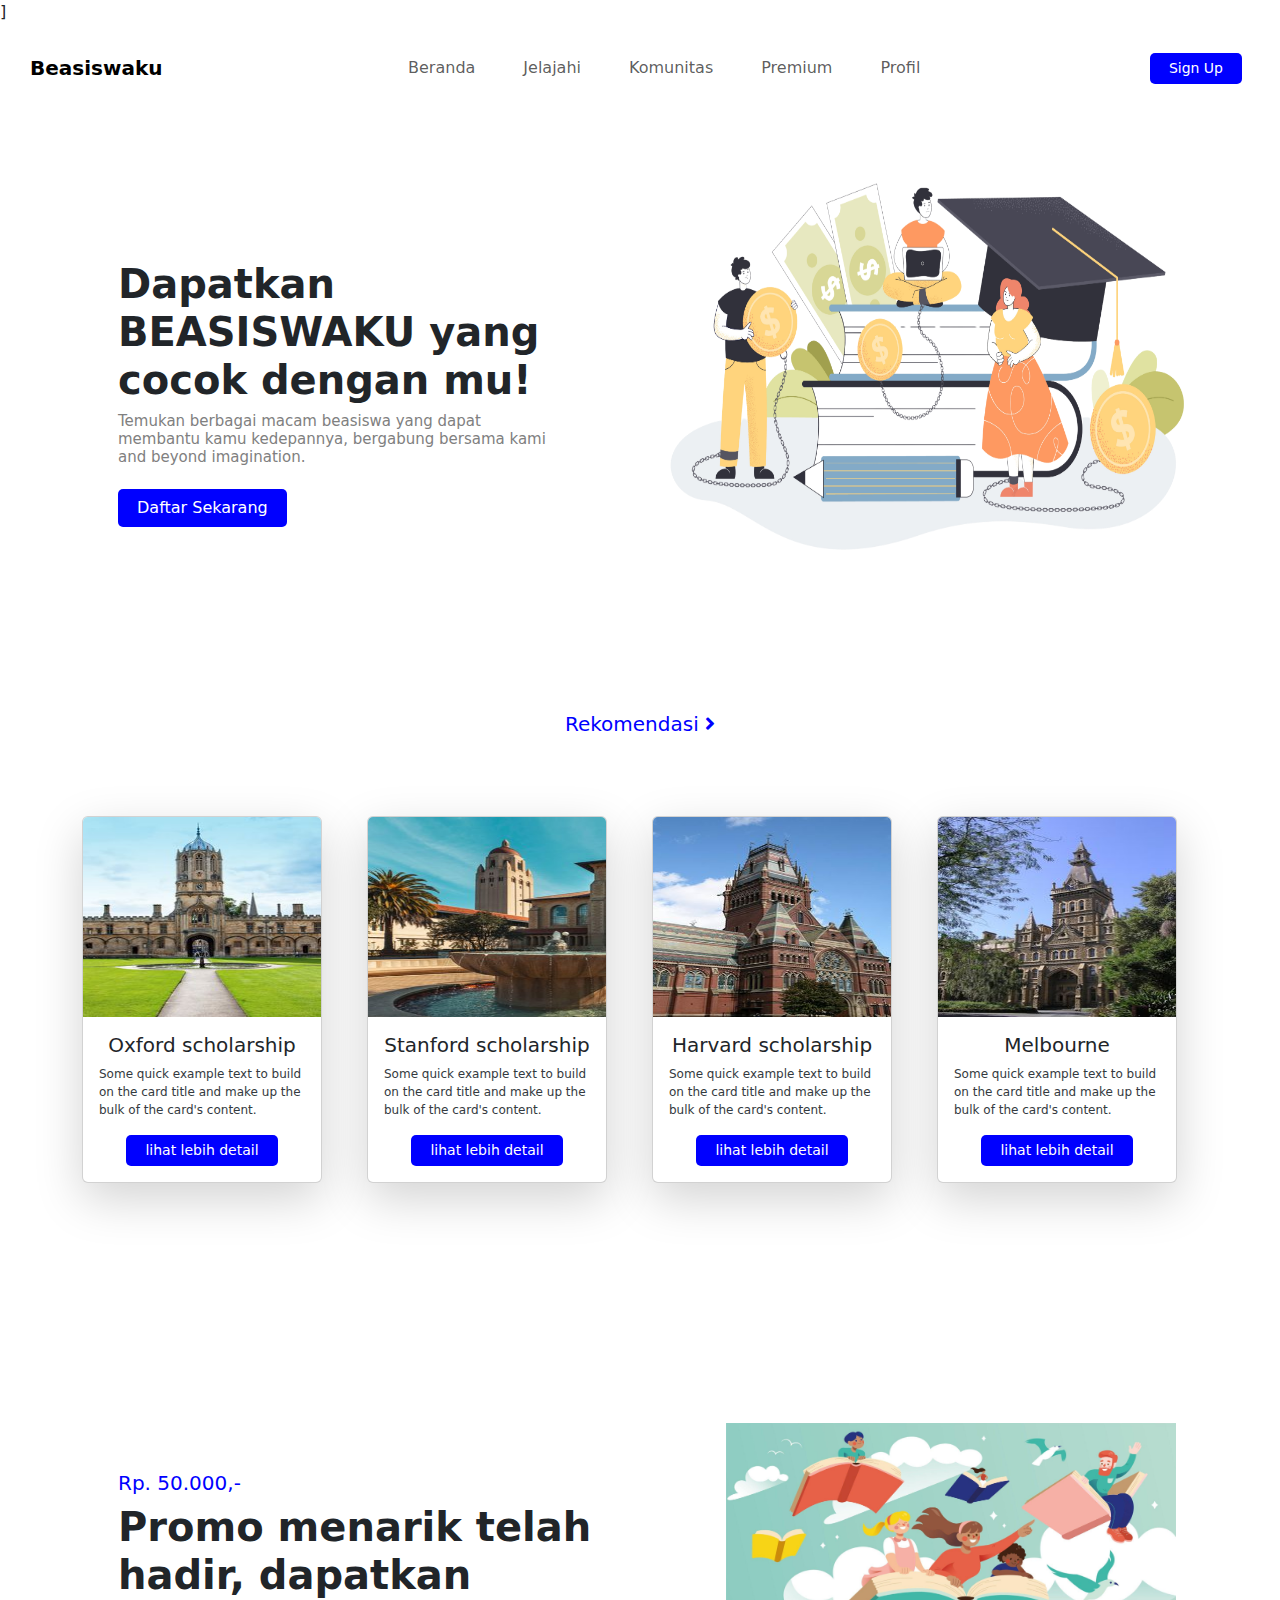
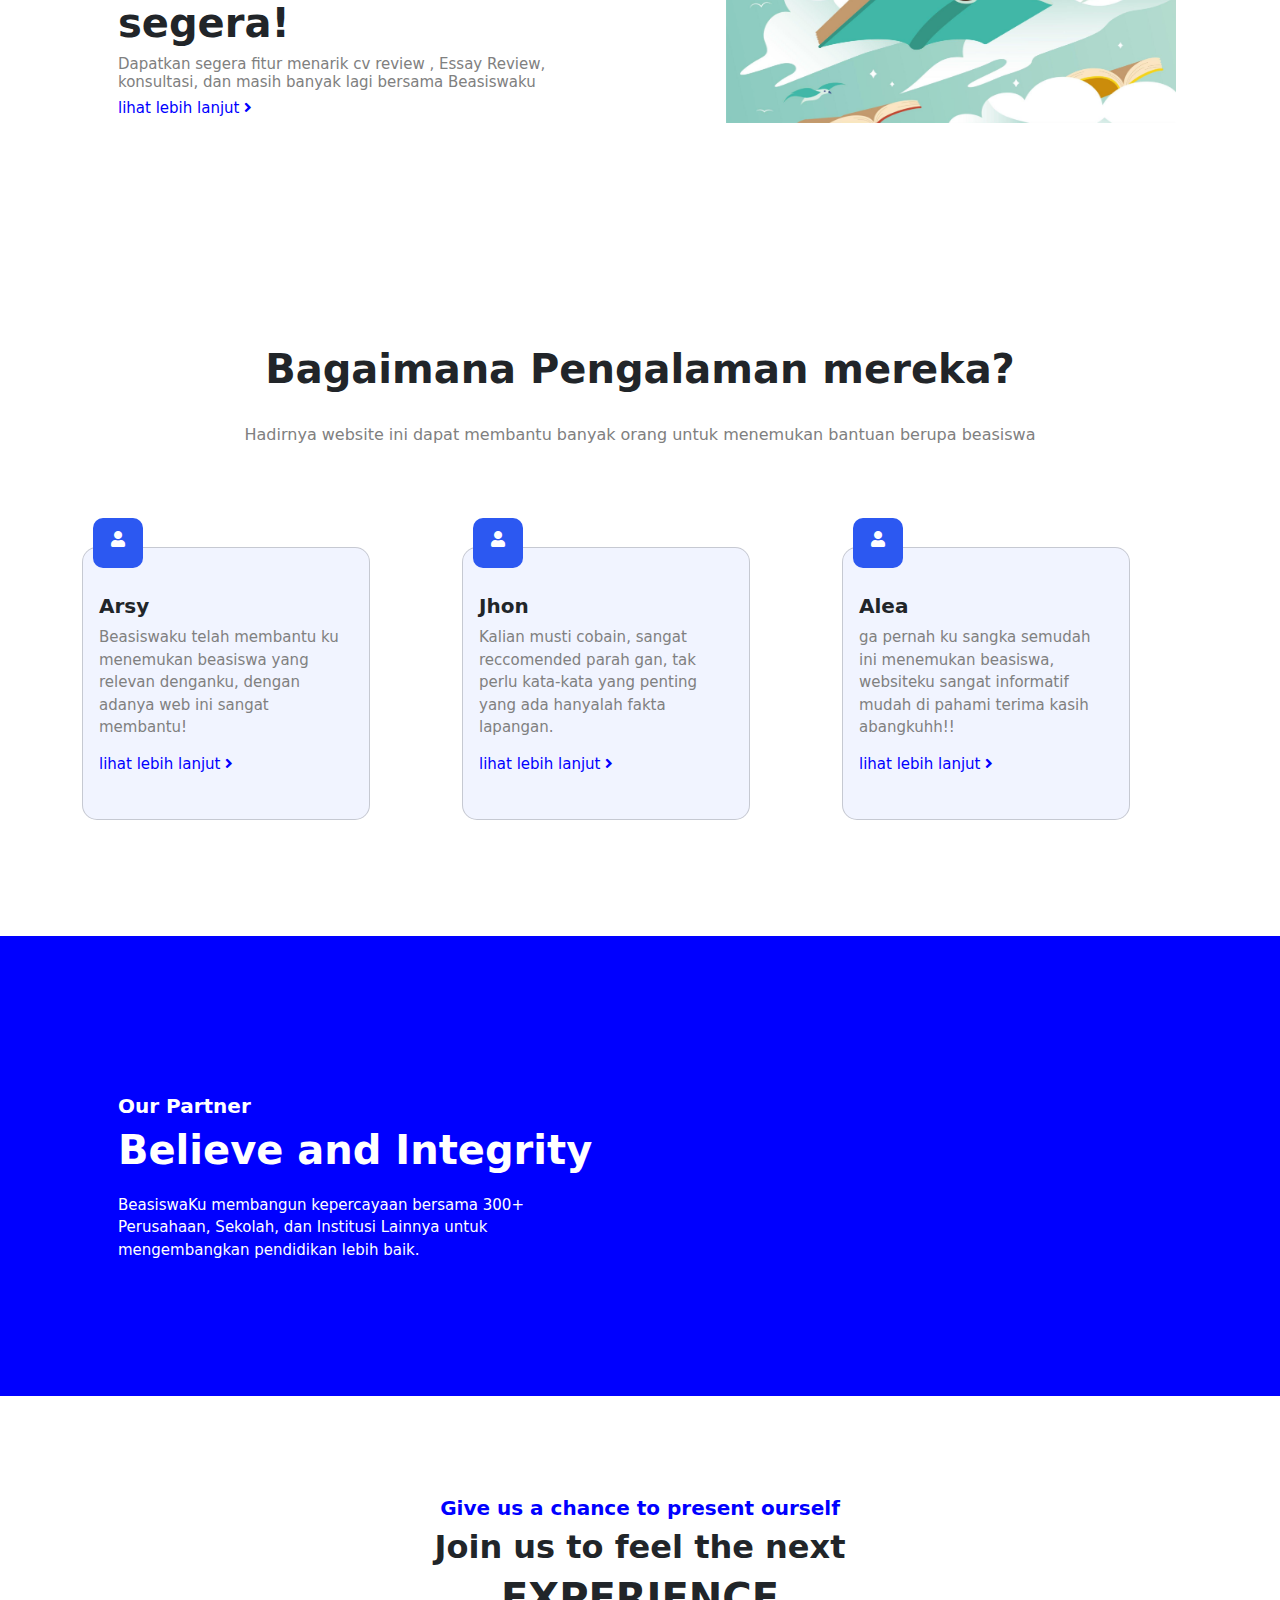
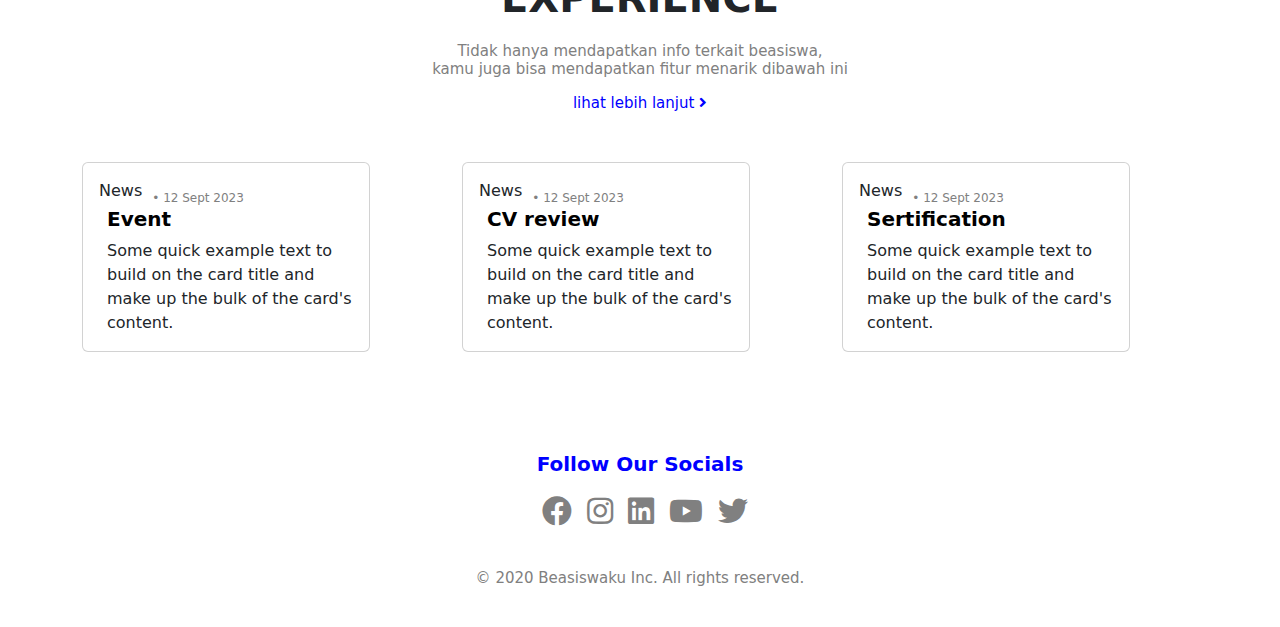
==== index.html @ 599d0b67 "upload" ====
<!Doctype html>]
<head>
    <title> Beasiswaku</title>

    <meta content="viewport" content="width=device-width, initial-scale=1.0"> 

	  <!-- Favicon -->
    <link href="img/favicon.ico" rel="icon">

    <!-- Google Web Fonts -->
    <link rel="preconnect" href="https://fonts.gstatic.com">
    <link href="https://fonts.googleapis.com/css2?family=Poppins:wght@400;500;600;700&display=swap" rel="stylesheet"> 

    <!-- Font Awesome -->
    <link href="https://cdnjs.cloudflare.com/ajax/libs/font-awesome/5.10.0/css/all.min.css" rel="stylesheet">

    <!-- Customised CSS Stylesheet -->
    <link href="css/bootstrap.min.css" rel="stylesheet">

</head>

<body>
    <script src ="js/bootstrap.min.js"> </script>
    <nav class="navbar navbar-expand-lg navbar-light bs-white">
        <a class="navbar-brand margin-custom-lft" href="#"><b>Beasiswaku</b></a>
        <button class="navbar-toggler" type="button" data-toggle="collapse" data-target="#navbarNav" aria-controls="navbarNav" aria-expanded="false" aria-label="Toggle navigation">
            <span class="navbar-toggler-icon"></span>
            </button>

            <div class="collapse navbar-collapse" id= "navbarNav">
                <ul class="navbar-nav mx-auto">
                    <li class="nav-item active">
                        <a class="nav-link m-3" href="#">Beranda <span class="sr-only">(current)</span></a>
                    </li>
                    <li class="nav-item m-3">
                        <a class="nav-link" href="#">Jelajahi</a>
                    </li>
                    <li class="nav-item m-3">
                        <a class="nav-link" href="#">Komunitas</a>
                    </li>
                    <li class="nav-item m-3">
                        <a class="nav-link" href="#">Premium</a>
                    </li>
                    <li class="nav-item m-3">
                        <a class="nav-link" href="#">Profil</a>
                    </li>
                </ul>

                <div class="d-grid gap-2 d-md-flex justify-content-md-end margin-custom-rg ">
                    <button class="btn btn-sm btn-custom me-md-2" type="button">Sign Up</button>
                  </div>
        </div>
    </nav>

    <section>
        <div class="container text-center">
            <div class="row ">
              <div class="col p-5 margin-custom-tp margin-custom-rg">
                <h1 style  =" text-align: left;"> <b>Dapatkan</b><br>
                <b> BEASISWAKU yang cocok dengan mu! </b> </h1>
                <h4 style="text-align:left; font-size: 15px; color:grey;"> Temukan berbagai macam beasiswa yang dapat membantu kamu kedepannya, 
                bergabung bersama kami and beyond imagination. </h4>                 
                  <button class="btn btn-custom "style="float:left; margin-top: 15px;" type="button">Daftar Sekarang </button>
              </div>
              <div class="col">
                <img src = "img/bg-1.png" style="height: 500px; width: 550px;" alt = "gambar"> 
              </div>             
            </div>
          </div>
    </section>

    <section>
        <div class="container text-center margin-custom-tp">
          <h4 style="margin-bottom: 80px; color:blue; text-decoration: none; font-size:20px;">
           <a href="" style="color:blue; text-decoration: none; font-size:20px;" > Rekomendasi <i class="fas fa-angle-right"></i> </a></h4>
            <div class="row row-cols-4">
              <div class="col ml-2">

                <div class="card shadow-lg" style="width: 15rem;">
                    <img src="img/bea-1.jpg" class="card-img-top" style="height:200px; width:auto; " alt="  gambar oxford">
                    <div class="card-body">
                      <h5 class="card-title">Oxford scholarship</h5>
                      <p class="card-text-custom">Some quick example text to build on the card title and make up the bulk of the card's content.</p>
                      <a href="#" class="btn btn-sm btn-custom">lihat lebih detail</a>
                    </div>
                  </div>
              </div>

              <div class="col"><div class="card shadow-lg" style="width: 15rem;">
                <img src="img/bea-3.jpg" class="card-img-top" style="height:200px; width:auto;" alt="gambar stanford">
                <div class="card-body">
                  <h5 class="card-title">Stanford scholarship</h5>
                  <p class="card-text-custom">Some quick example text to build on the card title and make up the bulk of the card's content.</p>
                  <a href="#" class="btn btn-sm btn-custom">lihat lebih detail</a>
                </div>
              </div>
            </div>

              <div class="col"><div class="card shadow-lg" style="width: 15rem;">
                <img src="img/bea-2.jpg" class="card-img-top"style="height:200px; width:auto;"  alt="gambar harvard">
                <div class="card-body">
                  <h5 class="card-title">Harvard scholarship</h5>
                  <p class="card-text-custom">Some quick example text to build on the card title and make up the bulk of the card's content.</p>
                  <a href="#" class="btn btn-sm btn-custom">lihat lebih detail</a>
                </div>
              </div>
            </div>
              <div class="col"><div class="card shadow-lg" style="width: 15rem;">
                <img src="img/bea-4.jpg" class="card-img-top" style="height:200px; width:auto;"  alt="gambar melbourne">
                <div class="card-body">
                  <h5 class="card-title">Melbourne </h5>
                  <p class="card-text-custom">Some quick example text to build on the card title and make up the bulk of the card's content.</p>
                  <a href="#" class="btn btn-sm btn-custom">lihat lebih detail</a>
                </div>
              </div>
            </div>
            </div>
          </div>
    </section>


    <section>
      <div class="container text-center margin-custom-tp2">
        <div class="row ">
          <div class="col p-5 margin-custom-tp margin-custom-rg">
            <h5 style ="color:blue; text-align:left; ">Rp. 50.000,-</h5>
            <h1 style  =" text-align: left;"> <b>Promo menarik telah</b><br>
            <b> hadir, dapatkan segera! </b> </h1>
            <h4 style="text-align:left; font-size: 15px; color:grey;"> Dapatkan segera fitur menarik cv review , Essay Review, konsultasi, 
              dan masih banyak lagi bersama Beasiswaku </h4> 
              <h4 style="margin-bottom: 80px; color:blue; text-decoration: none; font-size:15px; text-align:left;">
                <a href="" style="color:blue; text-decoration: none; font-size:15px;" > lihat lebih lanjut <i class="fas fa-angle-right"></i> </a></h4>
          </div>
          <div class="col margin-custom-tp">
            <img src = "img/bg-2.jpeg" style="height: 300px; width: 450px;" alt = "gambar"> 
          </div>
        </div>
      </div>
    </section>
           
         


    <section>
      <div class="container text-center margin-custom-tp">
        <h1> <b> Bagaimana Pengalaman mereka? </b></h1>
        <p style="color:grey; margin-top: 30px; "> Hadirnya website ini dapat membantu banyak orang untuk 
          menemukan bantuan berupa beasiswa </p>

          <div class="row row-cols-3 margin-custom-tp">

          <div class="col ">
          <div class="card text-bg-custom mb-3 radius-custom" style="max-width: 18rem;">
          <div class="icon-custom"><i class="fas fa-user" style="height:42px; width:42px;
             color:white; align-items: center;"></i> </div>      
             <div class="card-body">
               <h5 class="card-title" style="text-align: left; margin-top: 10px;"><b>Arsy</b> </h5>
                   <p class="card-text" style="text-align:left; color:grey; font-size: 15px;">Beasiswaku telah 
                      membantu ku menemukan beasiswa yang relevan denganku, dengan 
                      adanya web ini sangat membantu!</p>
                   <h4 style="margin-bottom: 80px; color:blue; text-decoration: none; font-size:15px; text-align:left; margin-bottom: 30px;">
                   <a href="" style="color:blue; text-decoration: none; font-size:15px;" > lihat lebih lanjut 
                   <i class="fas fa-angle-right"></i> </a></h4>
          </div>
          </div>
          </div>
           
          <div class="col">
            <div class="card text-bg-custom mb-3 radius-custom" style="max-width: 18rem;">
            <div class="icon-custom"><i class="fas fa-user" style="height:42px; width:42px;
               color:white; align-items: center;"></i> </div>      
               <div class="card-body">
                 <h5 class="card-title" style="text-align: left; margin-top: 10px;"><b>Jhon</b> </h5>
                     <p class="card-text" style="text-align:left; color:grey; font-size: 15px;">Kalian musti cobain, 
                      sangat reccomended parah gan, 
                      tak  perlu kata-kata yang penting yang ada hanyalah fakta lapangan.</p>
                     <h4 style="margin-bottom: 80px; color:blue; text-decoration: none; font-size:15px; text-align:left; margin-bottom: 30px;">
                     <a href="" style="color:blue; text-decoration: none; font-size:15px;" > lihat lebih lanjut 
                     <i class="fas fa-angle-right"></i> </a></h4>
            </div>
            </div>
            </div>

            <div class="col">
              <div class="card text-bg-custom mb-3 radius-custom" style="max-width: 18rem;">
              <div class="icon-custom"><i class="fas fa-user" style="height:42px; width:42px;
                 color:white; align-items: center;"></i> </div>      
                 <div class="card-body">
                   <h5 class="card-title" style="text-align: left; margin-top: 10px;"><b>Alea</b> </h5>
                       <p class="card-text" style="text-align:left; color:grey; font-size: 15px;">ga pernah ku sangka semudah ini 
                        menemukan beasiswa, websiteku sangat informatif mudah di pahami terima kasih abangkuhh!!</p>
                       <h4 style="margin-bottom: 80px; color:blue; text-decoration: none; font-size:15px; text-align:left; margin-bottom: 30px;">
                       <a href="" style="color:blue; text-decoration: none; font-size:15px;" > lihat lebih lanjut 
                       <i class="fas fa-angle-right"></i> </a></h4>
              </div>
              </div>
              </div>
          </div>
      </div>
    </section>

    <section>
      <div class="body-custom">
      <div class="container text-center margin-custom-tp bg-custom">
        <div class="row ">
          <div class="col p-5  margin-custom-rg">
            <h5 style="color:white; text-align:left; font-size: 20px; margin-top: 10px;"> <b>Our Partner</b></h5>
            <h1 style  =" text-align: left; color:white;"> <b> Believe and Integrity </b> </h1>
            <p style="text-align:left; font-size: 15px; color:white; margin-top: 20px;"> BeasiswaKu membangun kepercayaan bersama 300+ Perusahaan,
               Sekolah, dan Institusi Lainnya untuk mengembangkan pendidikan lebih baik. </p>                 
              </div>

          <div class="col">
            <div class="circle-container">
              <div class="circle-2"></div>
              
              
              
          </div>   
          </div>

          </div>
        </div>
      </div>
      </div>
    </section>

    <section>
      <div class="container text-center margin-custom-tp">
        <h5 style="color:blue;"> <b> Give us a chance to present ourself </b></h1>
        <h2> <b> Join us to feel the next </b> </h2>
        <h1><b>EXPERIENCE </b></Eh1>
          <p style ="color:grey; font-size: 15px; margin-top: 20px;"> Tidak hanya mendapatkan info terkait beasiswa, <br>
             kamu juga bisa mendapatkan fitur menarik dibawah ini</p>
            <h4 style="margin-bottom: 80px; color:blue; text-decoration: none; font-size:15px;  margin-bottom: 50px;">
              <a href="" style="color:blue; text-decoration: none; font-size:15px;" > lihat lebih lanjut 
              <i class="fas fa-angle-right"></i> </a></h4>
    </section>


    <section>
      <div class="container text-center margin-custom-btm">
        <div class="row">
          <div class="col">
            <div class="card" style="width: 18rem;">
              <div class="card-body">
                <div class="blog-title">
                  <div class="circle-custom"> News  </div> 
                  <div class="tgl-custom">&#8226;  12 Sept 2023 </div>
                </div>
                <h4 style=" color:black; text-decoration: none; font-size:20px; text-align: left; margin-left: 8px;">
                  <a href="" style="color:black; text-decoration: none; font-size:20px;" ><b>Event</b> </a></h4>
                <p class="card-text" style="text-align: left; margin-left: 8px;">Some quick example text to build on the card title and make up the bulk of the card's content.</p>
              </div>
            </div>
          </div>
          <div class="col">
            <div class="col">
              <div class="card" style="width: 18rem;">
                <div class="card-body">
                  <div class="blog-title">
                    <div class="circle-custom"> News  </div> 
                    <div class="tgl-custom">&#8226;  12 Sept 2023 </div>
                  </div>
                 
                  <h4 style=" color:black; text-decoration: none; font-size:20px; text-align: left; margin-left: 8px;">
                    <a href="" style="color:black; text-decoration: none; font-size:20px;" ><b>CV review</b> </a></h4>
                  <p class="card-text" style="text-align: left; margin-left: 8px;">Some quick example text to build on the card title and make up the bulk of the card's content.</p>
                </div>
              </div>
            </div>
          </div>
          <div class="col">
            <div class="col">
              <div class="card" style="width: 18rem;">
                <div class="card-body">
                  <div class="blog-title">
                  <div class="circle-custom"> News  </div> 
                  <div class="tgl-custom">&#8226;  12 Sept 2023 </div>
                </div>
                <h4 style=" color:black; text-decoration: none; font-size:20px; text-align: left; margin-left: 8px;">
                  <a href="" style="color:black; text-decoration: none; font-size:20px;" ><b>Sertification</b> </a></h4>
                  <p class="card-text" style="text-align: left; margin-left: 8px;">Some quick example text to build on the card title and make up the bulk of the card's content.</p>
                </div>
              </div>
            </div>
          </div>
        </div>
      </div>

    </section>
    <div class="container text-center margin-custom-tp">
      <h5 style="color:blue; margin-bottom:20px; "> <b> Follow Our Socials </b></h5>
       <i class="fab fa-facebook" style="color:grey; font-size: 30px; margin-left: 10px;" href=""> </i>  
       <i class="fab fa-instagram"style="color:grey; font-size: 30px; margin-left: 10px;" href=""></i>  
       <i class="fab fa-linkedin"style="color:grey; font-size: 30px; margin-left: 10px;" href=""></i>  
       <i class="fab fa-youtube"style="color:grey; font-size: 30px; margin-left: 10px;" href=""></i>
       <i class="fab fa-twitter"style="color:grey; font-size: 30px; margin-left: 10px;" href=""></i>

       <h5 style="color:grey; font-size: 15px; margin-top: 40px; margin-bottom: 40px;">© 2020 Beasiswaku Inc. All rights reserved.</h5>
      </div>
    <section>

    </section>
</body>
</html>
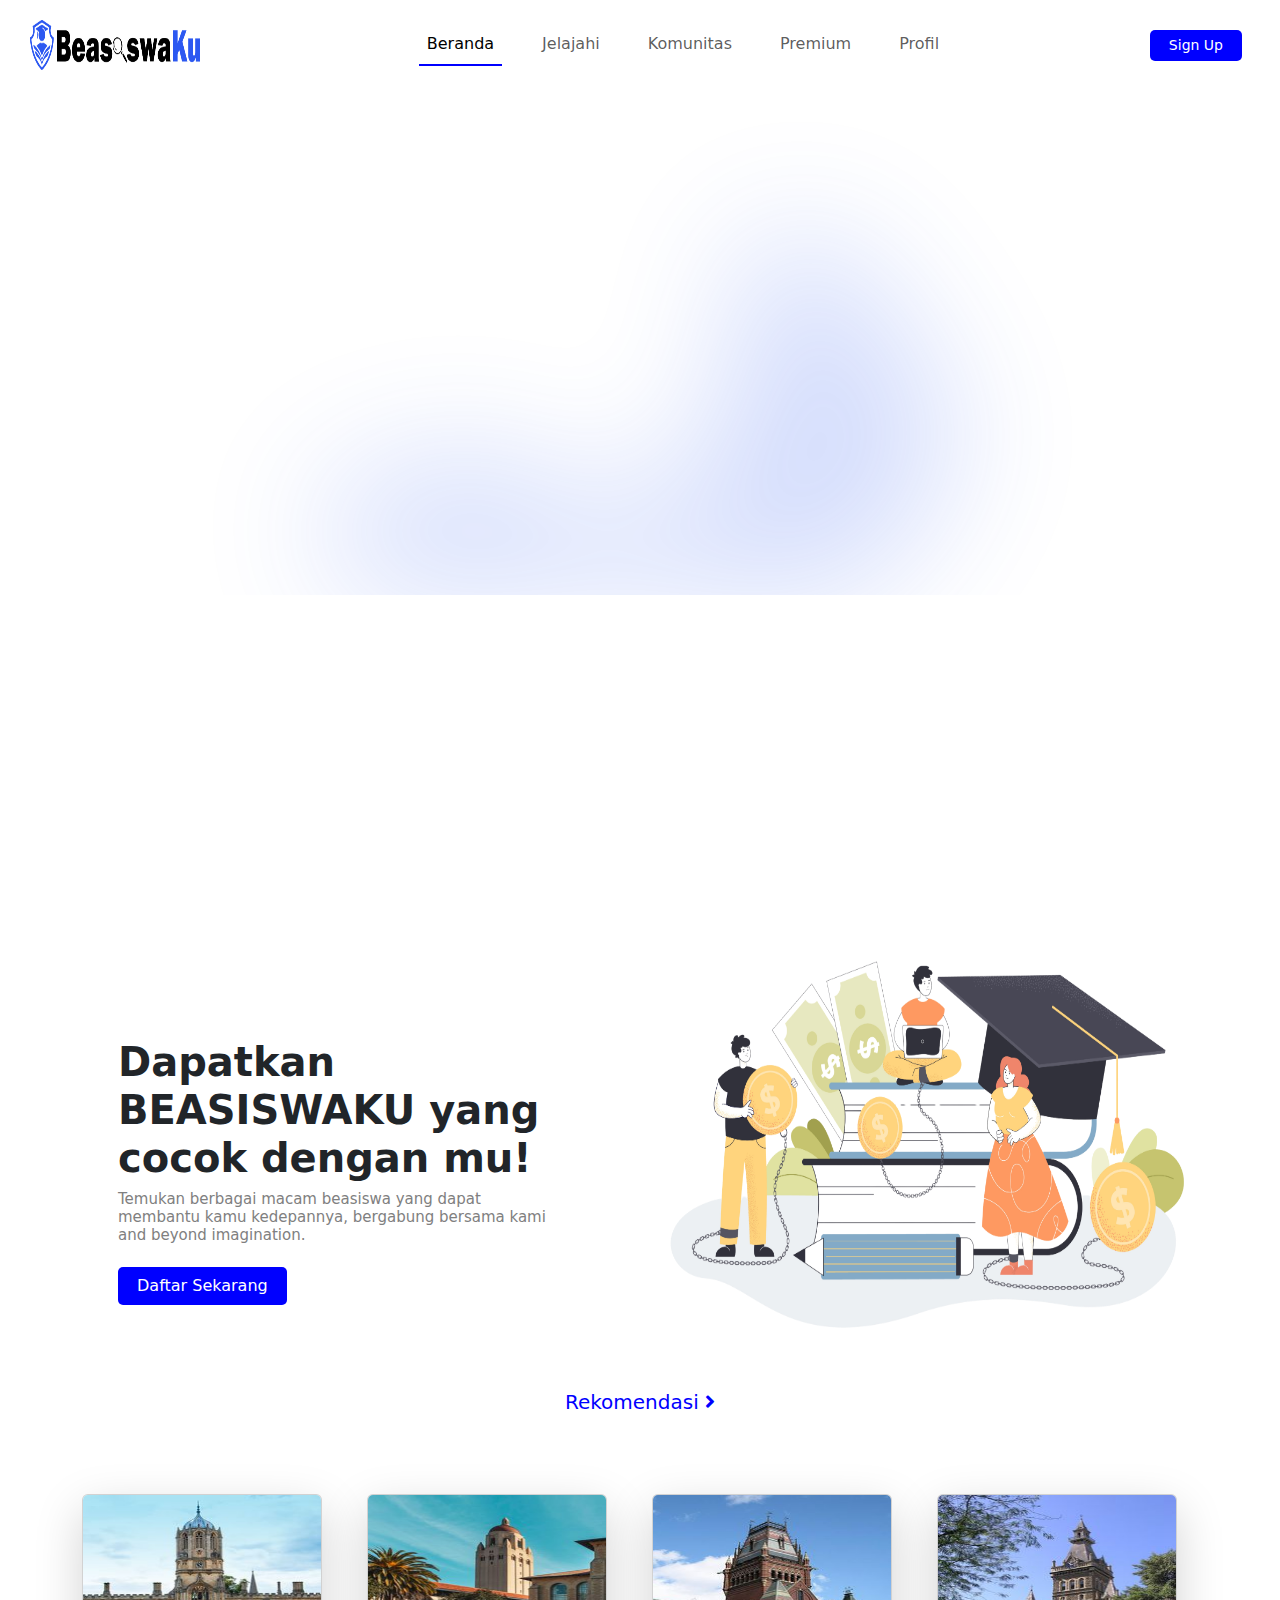
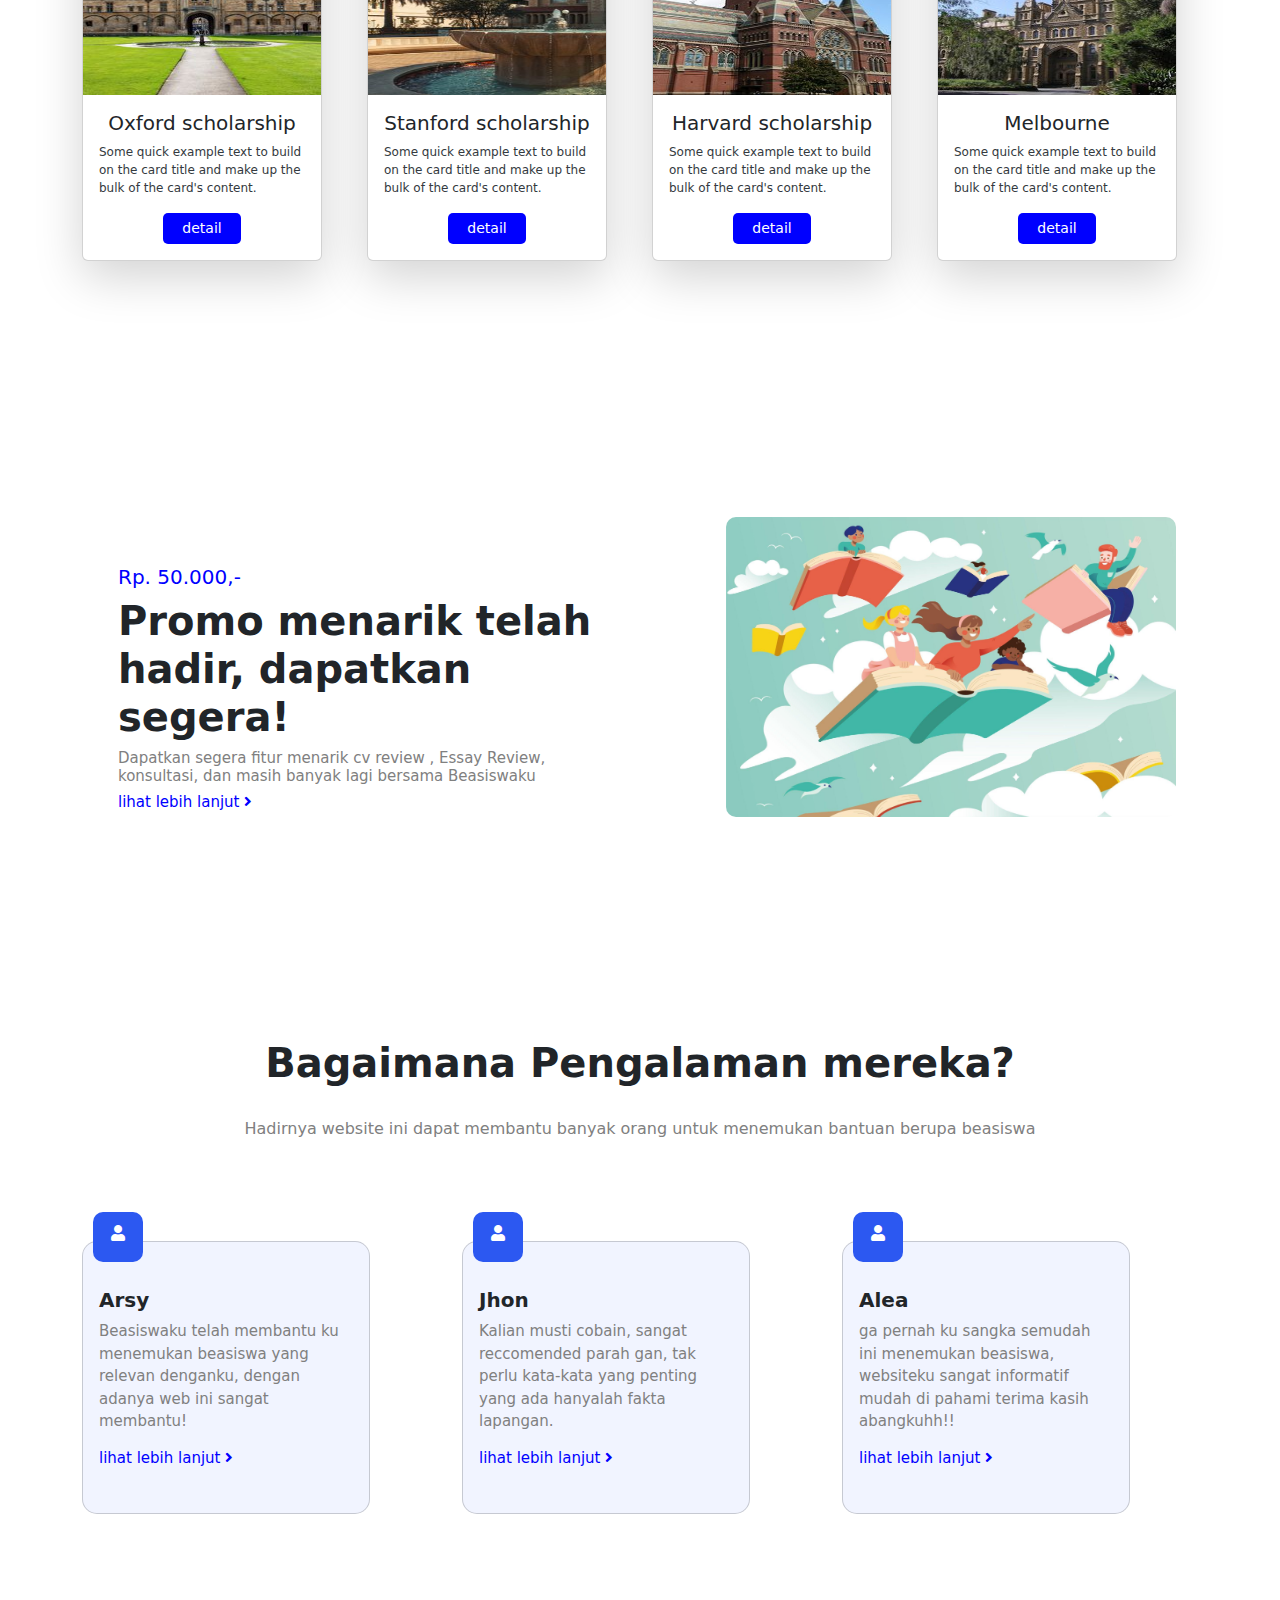
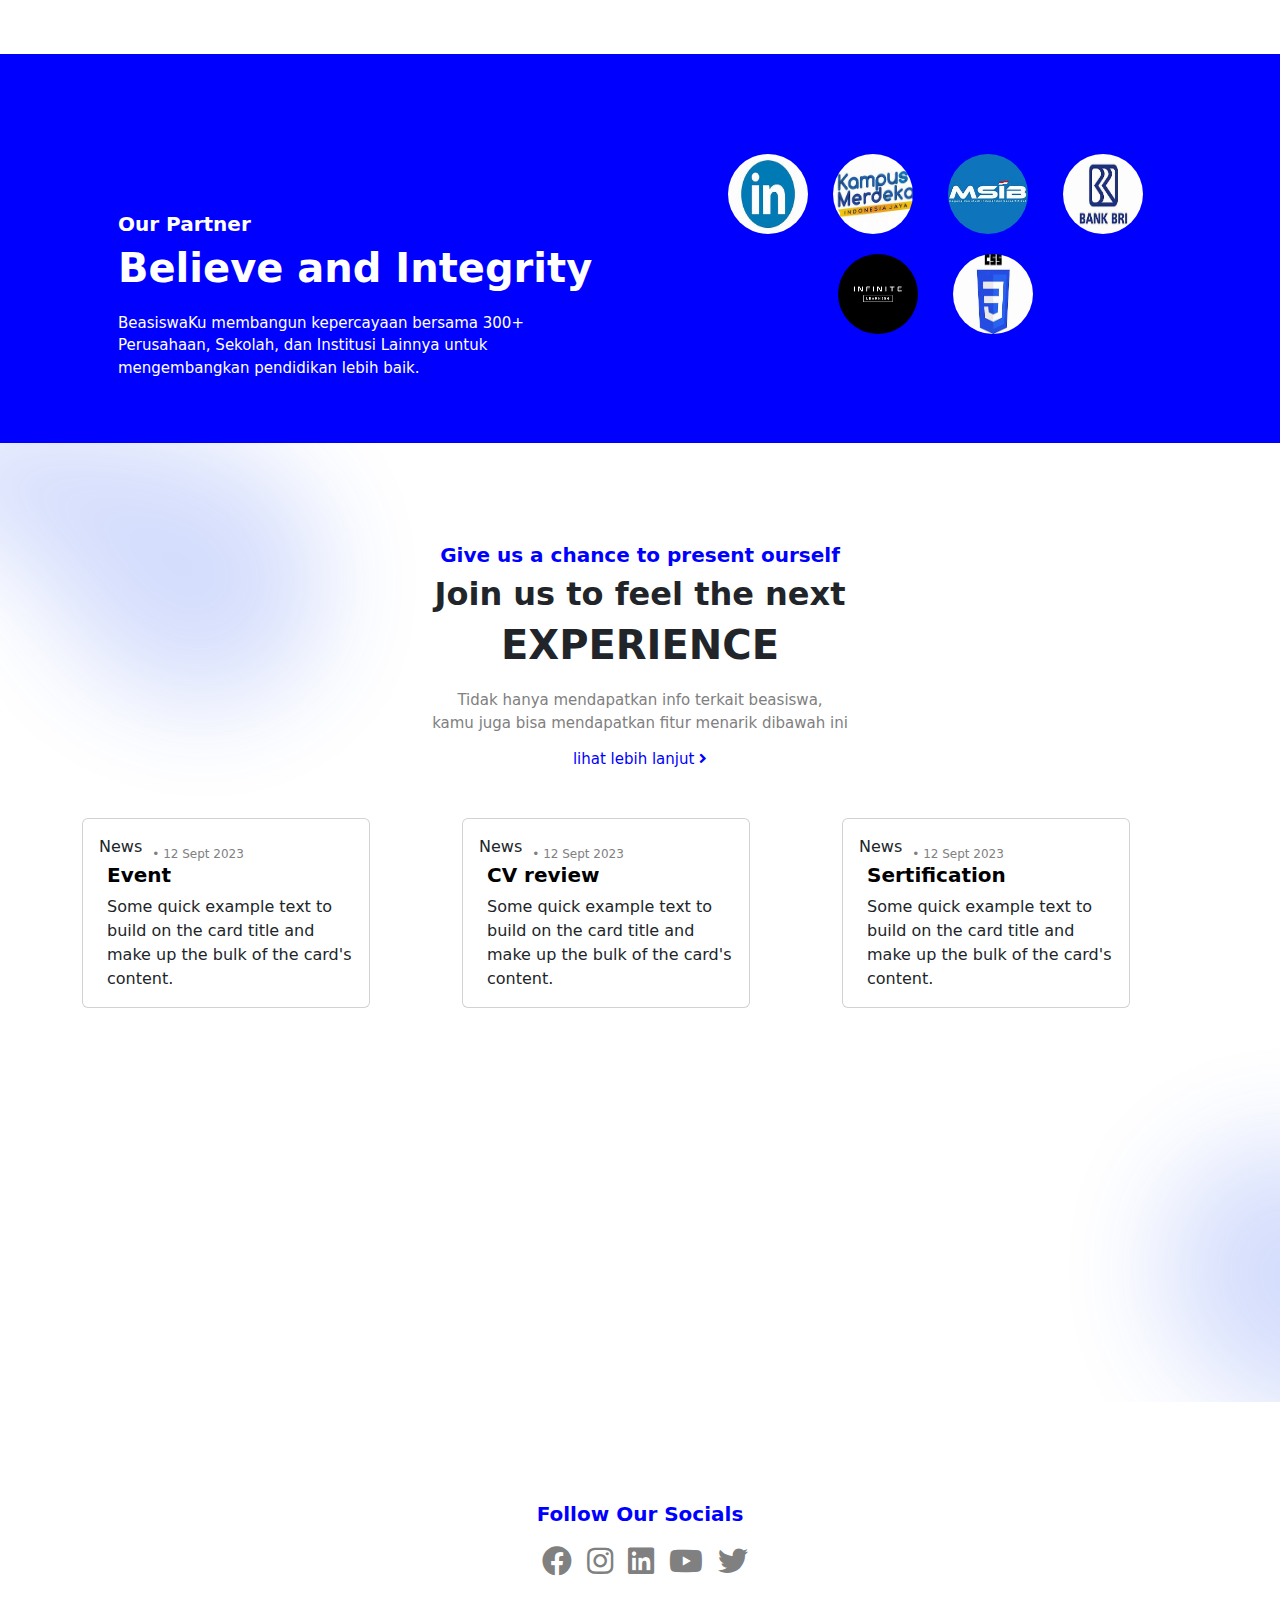
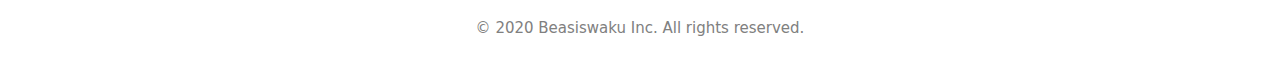
==== commit d65ba837: "edit, beres" ====
--- a/index.html
+++ b/index.html
@@ -1,6 +1,7 @@
-<!Doctype html>]
+<!Doctype html>
 <head>
     <title> Beasiswaku</title>
+    <link rel="icon" type="img/logo2.png" href="img/logo2.png">
 
     <meta content="viewport" content="width=device-width, initial-scale=1.0"> 
 
@@ -22,47 +23,63 @@
 <body>
     <script src ="js/bootstrap.min.js"> </script>
     <nav class="navbar navbar-expand-lg navbar-light bs-white">
-        <a class="navbar-brand margin-custom-lft" href="#"><b>Beasiswaku</b></a>
+        <a class="navbar-brand margin-custom-lft" href="#">
+          <img style ="width: 170px; height:50px;" src="img/logo2.png" alt="logo"> </a>
+        
         <button class="navbar-toggler" type="button" data-toggle="collapse" data-target="#navbarNav" aria-controls="navbarNav" aria-expanded="false" aria-label="Toggle navigation">
             <span class="navbar-toggler-icon"></span>
             </button>
 
             <div class="collapse navbar-collapse" id= "navbarNav">
                 <ul class="navbar-nav mx-auto">
-                    <li class="nav-item active">
-                        <a class="nav-link m-3" href="#">Beranda <span class="sr-only">(current)</span></a>
+                    <li class="nav-item">
+                        <a class="nav-link active text-decoration m-3" href="index.html">Beranda <span class="sr-only">(current)</span></a>
                     </li>
                     <li class="nav-item m-3">
-                        <a class="nav-link" href="#">Jelajahi</a>
+                        <a class="nav-link" href="login.html">Jelajahi</a>
                     </li>
                     <li class="nav-item m-3">
-                        <a class="nav-link" href="#">Komunitas</a>
+                        <a class="nav-link" href="login.html">Komunitas</a>
                     </li>
                     <li class="nav-item m-3">
-                        <a class="nav-link" href="#">Premium</a>
+                        <a class="nav-link" href="login.html">Premium</a>
                     </li>
                     <li class="nav-item m-3">
-                        <a class="nav-link" href="#">Profil</a>
+                        <a class="nav-link" href="login.html">Profil</a>
                     </li>
                 </ul>
 
                 <div class="d-grid gap-2 d-md-flex justify-content-md-end margin-custom-rg ">
-                    <button class="btn btn-sm btn-custom me-md-2" type="button">Sign Up</button>
+                    <button class="btn btn-sm btn-custom me-md-2" type="button">
+                      <a href="login.html">Sign Up</a></button>
                   </div>
         </div>
     </nav>
 
     <section>
         <div class="container text-center">
-            <div class="row ">
-              <div class="col p-5 margin-custom-tp margin-custom-rg">
+            <div class="row">
+              <svg xmlns="http://www.w3.org/2000/svg" width="917" height="800" viewBox="0 0 917 794" fill="none">
+                <g opacity="0.2" filter="url(#filter0_f_24_1125)">
+                  <path d="M563.262 228.65L532.446 337.387L472.979 428.478L281.99 357.772L134.125 406.586L243.665 645.202L453.56 659.568L482.657 646.211L658.216 528.223L782.076 350.377L711.491 222.197L633.868 134.645L549.607 173.325L563.262 228.65Z" fill="#2C58F1"/>
+                </g>
+                <defs>
+                  <filter id="filter0_f_24_1125" x="0.125" y="0.644775" width="915.951" height="500" filterUnits="userSpaceOnUse" color-interpolation-filters="sRGB">
+                    <feFlood flood-opacity="0" result="BackgroundImageFix"/>
+                    <feBlend mode="normal" in="SourceGraphic" in2="BackgroundImageFix" result="shape"/>
+                    <feGaussianBlur stdDeviation="67" result="effect1_foregroundBlur_24_1125"/>
+                  </filter>
+                </defs>
+              </svg>
+              <div class="col p-5 margin-custom-tp margin-custom-rg margin-custom-tp6">
                 <h1 style  =" text-align: left;"> <b>Dapatkan</b><br>
                 <b> BEASISWAKU yang cocok dengan mu! </b> </h1>
                 <h4 style="text-align:left; font-size: 15px; color:grey;"> Temukan berbagai macam beasiswa yang dapat membantu kamu kedepannya, 
                 bergabung bersama kami and beyond imagination. </h4>                 
-                  <button class="btn btn-custom "style="float:left; margin-top: 15px;" type="button">Daftar Sekarang </button>
-              </div>
-              <div class="col">
+                  <button class="btn btn-custom "style="float:left; margin-top: 15px;" type="button">
+                    <a href="login.html"> Daftar Sekarang</a> </button>
+              </div>
+              <div class="col margin-custom-tp5">
                 <img src = "img/bg-1.png" style="height: 500px; width: 550px;" alt = "gambar"> 
               </div>             
             </div>
@@ -70,47 +87,47 @@
     </section>
 
     <section>
-        <div class="container text-center margin-custom-tp">
+        <div class="container text-center margin-custom-tp4">
           <h4 style="margin-bottom: 80px; color:blue; text-decoration: none; font-size:20px;">
-           <a href="" style="color:blue; text-decoration: none; font-size:20px;" > Rekomendasi <i class="fas fa-angle-right"></i> </a></h4>
-            <div class="row row-cols-4">
-              <div class="col ml-2">
-
+           <a href="login.html" style="color:blue; text-decoration: none; font-size:20px;" > Rekomendasi <i class="fas fa-angle-right"></i> </a></h4>
+            <div class="row">
+              <div class="col-sm-6 col-md-3 mb-3">
                 <div class="card shadow-lg" style="width: 15rem;">
-                    <img src="img/bea-1.jpg" class="card-img-top" style="height:200px; width:auto; " alt="  gambar oxford">
+                    <img src="img/bea-1.jpg" class="card-img-top img-fluid" style="height:200px; width:auto; " alt="  gambar oxford">
                     <div class="card-body">
                       <h5 class="card-title">Oxford scholarship</h5>
                       <p class="card-text-custom">Some quick example text to build on the card title and make up the bulk of the card's content.</p>
-                      <a href="#" class="btn btn-sm btn-custom">lihat lebih detail</a>
+                      <a href="login.html" class="btn btn-sm btn-custom">detail</a>
                     </div>
                   </div>
               </div>
 
-              <div class="col"><div class="card shadow-lg" style="width: 15rem;">
-                <img src="img/bea-3.jpg" class="card-img-top" style="height:200px; width:auto;" alt="gambar stanford">
+              <div class="col-sm-6 col-md-3 mb-3">
+                <div class="card shadow-lg " style="width: 15rem;">
+                <img src="img/bea-3.jpg" class="card-img-top img-fluid" style="height:200px; width:auto;" alt="gambar stanford">
                 <div class="card-body">
                   <h5 class="card-title">Stanford scholarship</h5>
                   <p class="card-text-custom">Some quick example text to build on the card title and make up the bulk of the card's content.</p>
-                  <a href="#" class="btn btn-sm btn-custom">lihat lebih detail</a>
-                </div>
-              </div>
-            </div>
-
-              <div class="col"><div class="card shadow-lg" style="width: 15rem;">
-                <img src="img/bea-2.jpg" class="card-img-top"style="height:200px; width:auto;"  alt="gambar harvard">
-                <div class="card-body">
+                  <a href="login.html" class="btn btn-sm btn-custom">detail</a>
+                </div>
+              </div>
+            </div>
+
+              <div class="col-sm-6 col-md-3 mb-3"><div class="card shadow-lg " style="width: 15rem;">
+                <img src="img/bea-2.jpg" class="card-img-top img-fluid"style="height:200px; width:auto;"  alt="gambar harvard">
+                <div class="card-body ">
                   <h5 class="card-title">Harvard scholarship</h5>
                   <p class="card-text-custom">Some quick example text to build on the card title and make up the bulk of the card's content.</p>
-                  <a href="#" class="btn btn-sm btn-custom">lihat lebih detail</a>
-                </div>
-              </div>
-            </div>
-              <div class="col"><div class="card shadow-lg" style="width: 15rem;">
-                <img src="img/bea-4.jpg" class="card-img-top" style="height:200px; width:auto;"  alt="gambar melbourne">
+                  <a href="login.html" class="btn btn-sm btn-custom"> detail</a>
+                </div>
+              </div>
+            </div>
+              <div class="col-sm-6 col-md-3 mb-3"><div class="card shadow-lg " style="width: 15rem;">
+                <img src="img/bea-4.jpg" class="card-img-top img-fluid" style="height:200px; width:auto;"  alt="gambar melbourne">
                 <div class="card-body">
                   <h5 class="card-title">Melbourne </h5>
                   <p class="card-text-custom">Some quick example text to build on the card title and make up the bulk of the card's content.</p>
-                  <a href="#" class="btn btn-sm btn-custom">lihat lebih detail</a>
+                  <a href="login.html" class="btn btn-sm btn-custom"> detail</a>
                 </div>
               </div>
             </div>
@@ -129,10 +146,10 @@
             <h4 style="text-align:left; font-size: 15px; color:grey;"> Dapatkan segera fitur menarik cv review , Essay Review, konsultasi, 
               dan masih banyak lagi bersama Beasiswaku </h4> 
               <h4 style="margin-bottom: 80px; color:blue; text-decoration: none; font-size:15px; text-align:left;">
-                <a href="" style="color:blue; text-decoration: none; font-size:15px;" > lihat lebih lanjut <i class="fas fa-angle-right"></i> </a></h4>
+                <a href="login.html" style="color:blue; text-decoration: none; font-size:15px;" > lihat lebih lanjut <i class="fas fa-angle-right"></i> </a></h4>
           </div>
           <div class="col margin-custom-tp">
-            <img src = "img/bg-2.jpeg" style="height: 300px; width: 450px;" alt = "gambar"> 
+            <img src = "img/bg-2.jpeg" style="height: 300px; width: 450px; border-radius: 10px;" alt = "gambar"> 
           </div>
         </div>
       </div>
@@ -147,9 +164,9 @@
         <p style="color:grey; margin-top: 30px; "> Hadirnya website ini dapat membantu banyak orang untuk 
           menemukan bantuan berupa beasiswa </p>
 
-          <div class="row row-cols-3 margin-custom-tp">
-
-          <div class="col ">
+          <div class="row margin-custom-tp">
+
+          <div class="col-md-4 col-sm-6 mb-4 mx-auto">
           <div class="card text-bg-custom mb-3 radius-custom" style="max-width: 18rem;">
           <div class="icon-custom"><i class="fas fa-user" style="height:42px; width:42px;
              color:white; align-items: center;"></i> </div>      
@@ -159,13 +176,13 @@
                       membantu ku menemukan beasiswa yang relevan denganku, dengan 
                       adanya web ini sangat membantu!</p>
                    <h4 style="margin-bottom: 80px; color:blue; text-decoration: none; font-size:15px; text-align:left; margin-bottom: 30px;">
-                   <a href="" style="color:blue; text-decoration: none; font-size:15px;" > lihat lebih lanjut 
+                   <a href="login.html" style="color:blue; text-decoration: none; font-size:15px;" > lihat lebih lanjut 
                    <i class="fas fa-angle-right"></i> </a></h4>
           </div>
           </div>
           </div>
            
-          <div class="col">
+          <div class="col-md-4 col-sm-6 mb-4 mx-auto">
             <div class="card text-bg-custom mb-3 radius-custom" style="max-width: 18rem;">
             <div class="icon-custom"><i class="fas fa-user" style="height:42px; width:42px;
                color:white; align-items: center;"></i> </div>      
@@ -175,13 +192,13 @@
                       sangat reccomended parah gan, 
                       tak  perlu kata-kata yang penting yang ada hanyalah fakta lapangan.</p>
                      <h4 style="margin-bottom: 80px; color:blue; text-decoration: none; font-size:15px; text-align:left; margin-bottom: 30px;">
-                     <a href="" style="color:blue; text-decoration: none; font-size:15px;" > lihat lebih lanjut 
+                     <a href="login.html" style="color:blue; text-decoration: none; font-size:15px;" > lihat lebih lanjut 
                      <i class="fas fa-angle-right"></i> </a></h4>
             </div>
             </div>
             </div>
 
-            <div class="col">
+            <div class="col-md-4 col-sm-6 mb-4 mx-auto">
               <div class="card text-bg-custom mb-3 radius-custom" style="max-width: 18rem;">
               <div class="icon-custom"><i class="fas fa-user" style="height:42px; width:42px;
                  color:white; align-items: center;"></i> </div>      
@@ -190,7 +207,7 @@
                        <p class="card-text" style="text-align:left; color:grey; font-size: 15px;">ga pernah ku sangka semudah ini 
                         menemukan beasiswa, websiteku sangat informatif mudah di pahami terima kasih abangkuhh!!</p>
                        <h4 style="margin-bottom: 80px; color:blue; text-decoration: none; font-size:15px; text-align:left; margin-bottom: 30px;">
-                       <a href="" style="color:blue; text-decoration: none; font-size:15px;" > lihat lebih lanjut 
+                       <a href="login.html" style="color:blue; text-decoration: none; font-size:15px;" > lihat lebih lanjut 
                        <i class="fas fa-angle-right"></i> </a></h4>
               </div>
               </div>
@@ -211,8 +228,13 @@
               </div>
 
           <div class="col">
-            <div class="circle-container">
-              <div class="circle-2"></div>
+            <img src ="img/partner1.jpeg" style="border-radius: 50%; height:80px; width: 80px; margin-right: 20px; margin-bottom: 20px; ">
+            <img src ="img/partner2.jpeg" style="border-radius: 50%; height:80px; width: 80px;  margin-right: 30px; margin-bottom: 20px;">
+            <img src ="img/partner3.jpeg" style="border-radius: 50%; height:80px; width: 80px;  margin-right: 30px; margin-bottom: 20px;">
+            <img src ="img/partner4.jpeg" style="border-radius: 50%; height:80px; width: 80px;  margin-right: 30px;margin-bottom:20px;">
+            <img src ="img/partner5.webp" style="border-radius: 50%; height:80px; width: 80px;  margin-right: 30px;margin-bottom: 20px; ">
+            <img src ="img/partner6.jpeg" style="border-radius: 50%; height:80px; width: 80px;  margin-right: 30px;margin-bottom: 20px;">
+          </div>   
               
               
               
@@ -226,22 +248,42 @@
     </section>
 
     <section>
-      <div class="container text-center margin-custom-tp">
-        <h5 style="color:blue;"> <b> Give us a chance to present ourself </b></h1>
+      <div class="row">
+        <div class="col-md-3">
+        <svg xmlns="http://www.w3.org/2000/svg" width="478" height="370" viewBox="0 0 478 473" fill="none">
+          <g opacity="0.2" filter="url(#filter0_f_24_1318)">
+            <path d="M44.3557 266.917L-2.60212 182.618L-47.2969 143.581L-102.691 100.583L-145.173 88.7023L-184.21 13.0516L-102.691 -33.1983L91.7657 -22.5692L242.771 13.0516L343.089 111.829L334.052 266.917L215.443 338.953L96.7469 305.573L44.3557 266.917Z" fill="#2C58F1"/>
+          </g>
+          <defs>
+            <filter id="filter0_f_24_1318" x="-318.21" y="-167.198" width="795.299" height="640.151" filterUnits="userSpaceOnUse" color-interpolation-filters="sRGB">
+              <feFlood flood-opacity="0" result="BackgroundImageFix"/>
+              <feBlend mode="normal" in="SourceGraphic" in2="BackgroundImageFix" result="shape"/>
+              <feGaussianBlur stdDeviation="67" result="effect1_foregroundBlur_24_1318"/>
+            </filter>
+          </defs>
+        </svg>
+        </div>
+        <div class="col-6">
+      <div class="text-center margin-custom-tp ml-1">
+        <h5 style="color:blue;"> <b> Give us a chance to present ourself </b></h5>
         <h2> <b> Join us to feel the next </b> </h2>
-        <h1><b>EXPERIENCE </b></Eh1>
+        <h1><b>EXPERIENCE </b></h1>
           <p style ="color:grey; font-size: 15px; margin-top: 20px;"> Tidak hanya mendapatkan info terkait beasiswa, <br>
              kamu juga bisa mendapatkan fitur menarik dibawah ini</p>
             <h4 style="margin-bottom: 80px; color:blue; text-decoration: none; font-size:15px;  margin-bottom: 50px;">
-              <a href="" style="color:blue; text-decoration: none; font-size:15px;" > lihat lebih lanjut 
+              <a href="login.html" style="color:blue; text-decoration: none; font-size:15px;" > lihat lebih lanjut 
               <i class="fas fa-angle-right"></i> </a></h4>
-    </section>
-
+            </div>
+            </div>
+            <div class="col-md-3">
+            </div>
+            </div>
+    </section>
 
     <section>
       <div class="container text-center margin-custom-btm">
         <div class="row">
-          <div class="col">
+          <div class="col-md-4 col-sm-6 mb-4">
             <div class="card" style="width: 18rem;">
               <div class="card-body">
                 <div class="blog-title">
@@ -249,13 +291,14 @@
                   <div class="tgl-custom">&#8226;  12 Sept 2023 </div>
                 </div>
                 <h4 style=" color:black; text-decoration: none; font-size:20px; text-align: left; margin-left: 8px;">
-                  <a href="" style="color:black; text-decoration: none; font-size:20px;" ><b>Event</b> </a></h4>
+                  <a href="login.html" style="color:black; text-decoration: none; font-size:20px;" ><b>Event</b> </a></h4>
                 <p class="card-text" style="text-align: left; margin-left: 8px;">Some quick example text to build on the card title and make up the bulk of the card's content.</p>
               </div>
             </div>
           </div>
-          <div class="col">
-            <div class="col">
+
+       
+            <div class="col-md-4 col-sm-6 mb-4">
               <div class="card" style="width: 18rem;">
                 <div class="card-body">
                   <div class="blog-title">
@@ -264,14 +307,13 @@
                   </div>
                  
                   <h4 style=" color:black; text-decoration: none; font-size:20px; text-align: left; margin-left: 8px;">
-                    <a href="" style="color:black; text-decoration: none; font-size:20px;" ><b>CV review</b> </a></h4>
+                    <a href="login.html" style="color:black; text-decoration: none; font-size:20px;" ><b>CV review</b> </a></h4>
                   <p class="card-text" style="text-align: left; margin-left: 8px;">Some quick example text to build on the card title and make up the bulk of the card's content.</p>
                 </div>
               </div>
             </div>
-          </div>
-          <div class="col">
-            <div class="col">
+
+            <div class="col-md-4 col-sm-6 mb-4">
               <div class="card" style="width: 18rem;">
                 <div class="card-body">
                   <div class="blog-title">
@@ -279,16 +321,38 @@
                   <div class="tgl-custom">&#8226;  12 Sept 2023 </div>
                 </div>
                 <h4 style=" color:black; text-decoration: none; font-size:20px; text-align: left; margin-left: 8px;">
-                  <a href="" style="color:black; text-decoration: none; font-size:20px;" ><b>Sertification</b> </a></h4>
+                  <a href="login.html" style="color:black; text-decoration: none; font-size:20px;" ><b>Sertification</b> </a></h4>
                   <p class="card-text" style="text-align: left; margin-left: 8px;">Some quick example text to build on the card title and make up the bulk of the card's content.</p>
                 </div>
               </div>
             </div>
-          </div>
-        </div>
-      </div>
-
-    </section>
+         </div>
+     
+     <div class="row">
+     <div class="col"></div>
+     <div class="col-md-auto"></div>
+     <div class="col col-lg-2 margin-custom-tp4">
+      <svg xmlns="http://www.w3.org/2000/svg" width="286" height="370" viewBox="0 0 289 463" fill="none">
+        <g opacity="0.2" filter="url(#filter0_f_24_1324)">
+          <path d="M432.742 206.083L479.7 290.382L524.395 329.419L579.789 372.417L622.27 384.298L661.308 459.948L579.789 506.198L385.332 495.569L234.327 459.948L134.008 361.171L143.045 206.083L261.655 134.047L380.351 167.427L432.742 206.083Z" fill="#2C58F1"/>
+        </g>
+        <defs>
+          <filter id="filter0_f_24_1324" x="0.00830078" y="0.0476074" width="795.299" height="640.151" filterUnits="userSpaceOnUse" color-interpolation-filters="sRGB">
+            <feFlood flood-opacity="0" result="BackgroundImageFix"/>
+            <feBlend mode="normal" in="SourceGraphic" in2="BackgroundImageFix" result="shape"/>
+            <feGaussianBlur stdDeviation="67" result="effect1_foregroundBlur_24_1324"/>
+          </filter>
+        </defs>
+      </svg>
+      </div>
+    </div>
+    </div>
+ 
+ 
+  
+    </section>
+
+    <footer>
     <div class="container text-center margin-custom-tp">
       <h5 style="color:blue; margin-bottom:20px; "> <b> Follow Our Socials </b></h5>
        <i class="fab fa-facebook" style="color:grey; font-size: 30px; margin-left: 10px;" href=""> </i>  
@@ -299,8 +363,6 @@
 
        <h5 style="color:grey; font-size: 15px; margin-top: 40px; margin-bottom: 40px;">© 2020 Beasiswaku Inc. All rights reserved.</h5>
       </div>
-    <section>
-
-    </section>
+    </footer>
 </body>
 </html>
